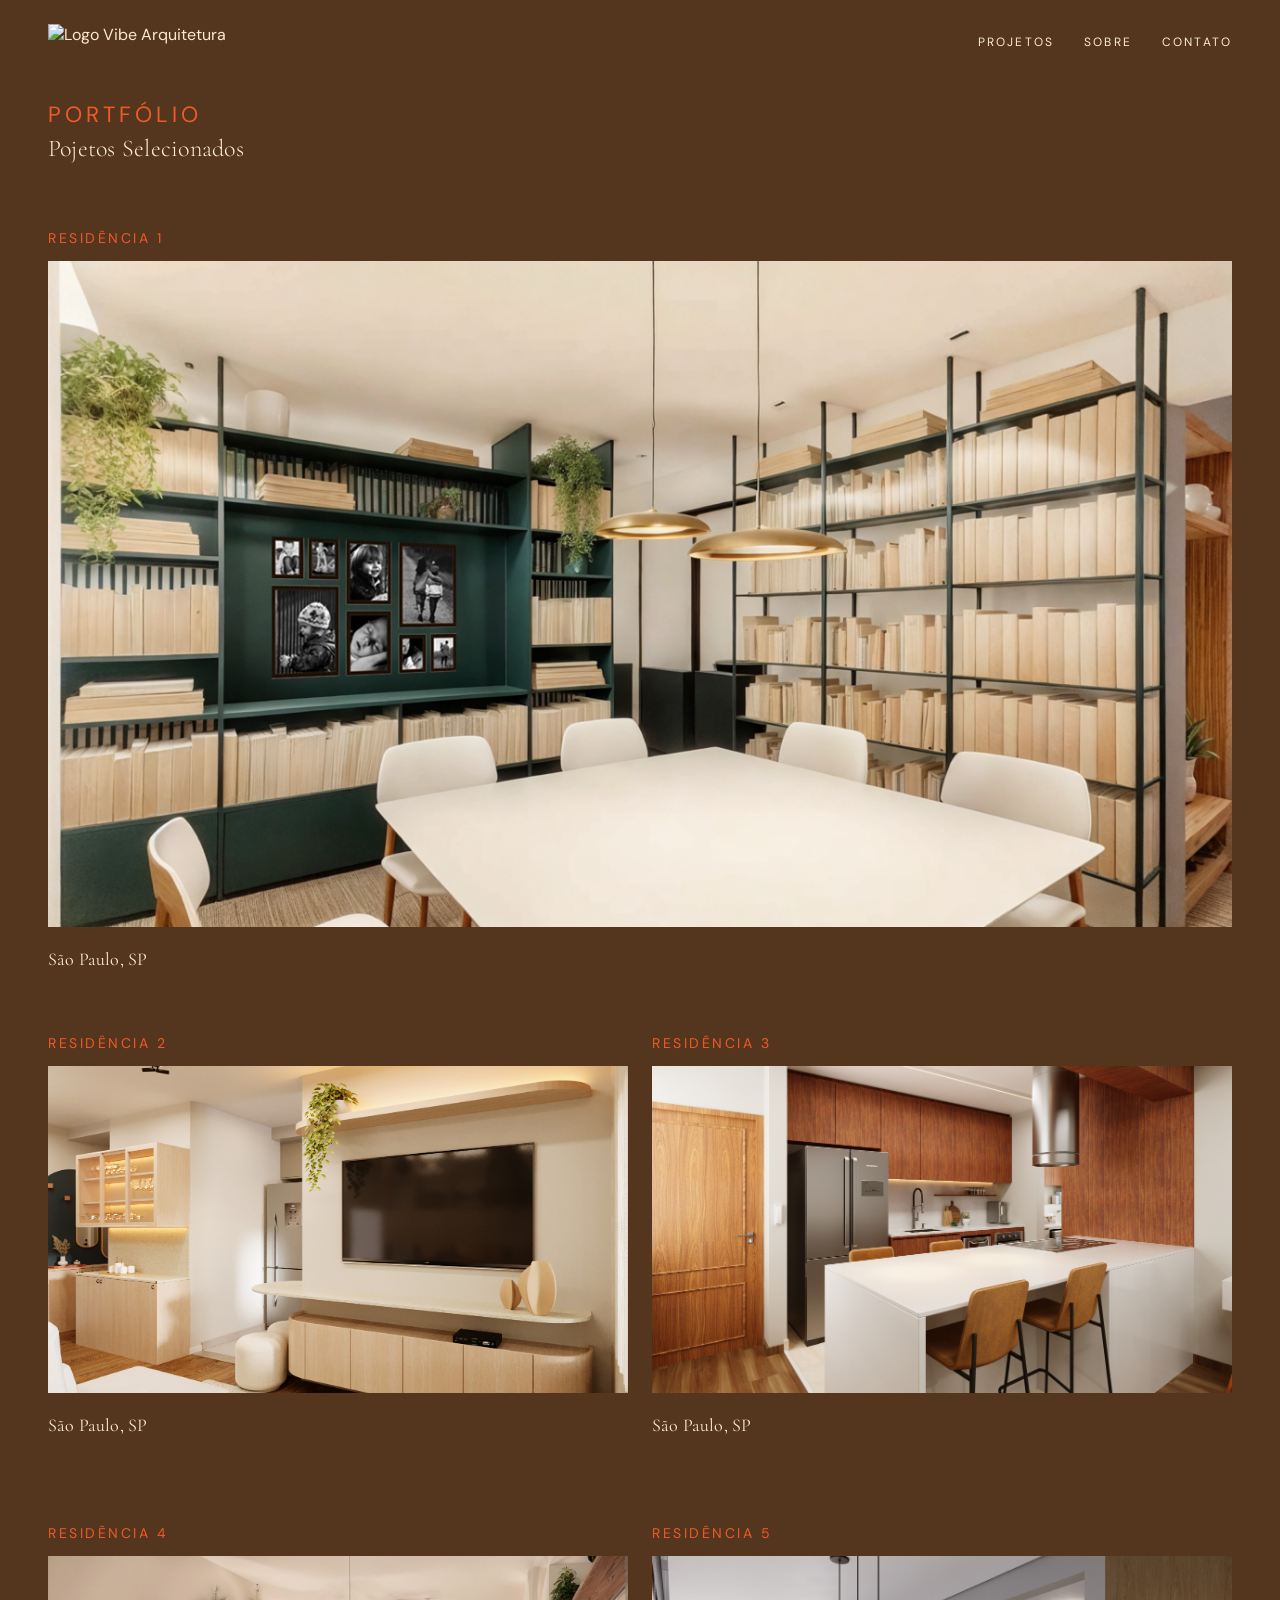
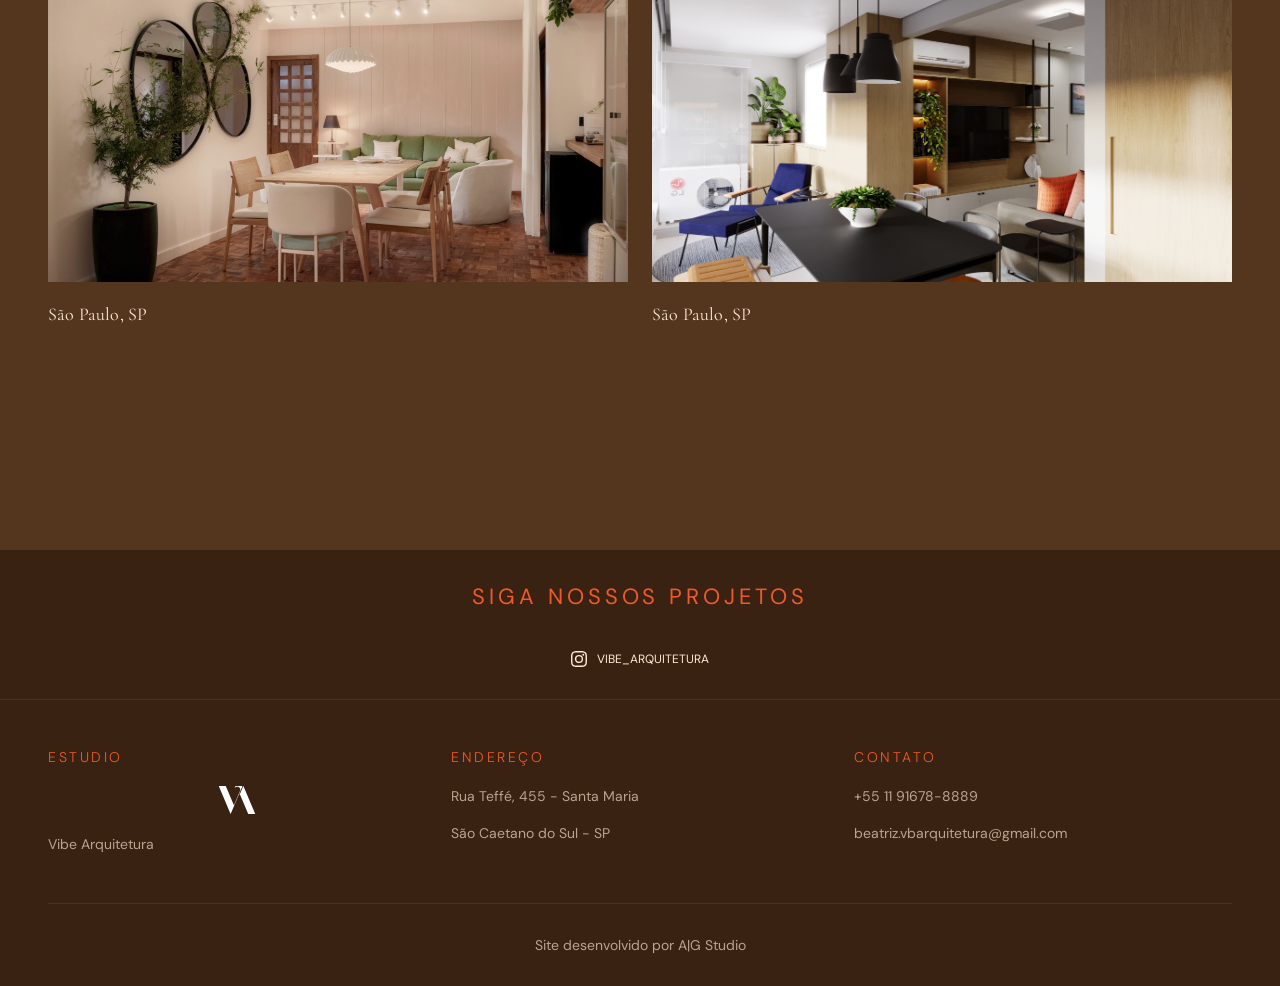
==== projects.html @ 718ff286 "projects page created and links updated." ====
<!DOCTYPE html>
<html lang="pt-br">
<head>
    <meta charset="UTF-8">
    <meta name="viewport" content="width=device-width, initial-scale=1.0">
    <link rel="stylesheet" href="style.css">
    <script src="js/main.js" defer></script>

    <link rel="preconnect" href="https://fonts.googleapis.com">
    <link rel="preconnect" href="https://fonts.gstatic.com" crossorigin>
    <link href="https://fonts.googleapis.com/css2?family=DM+Sans:ital,opsz,wght@0,9..40,100..1000;1,9..40,100..1000&family=Google+Sans:ital,opsz,wght@0,17..18,400..700;1,17..18,400..700&display=swap" rel="stylesheet">

    <link rel="preconnect" href="https://fonts.googleapis.com">
    <link rel="preconnect" href="https://fonts.gstatic.com" crossorigin>
    <link href="https://fonts.googleapis.com/css2?family=Cormorant+Garamond:ital,wght@0,300..700;1,300..700&family=DM+Sans:ital,opsz,wght@0,9..40,100..1000;1,9..40,100..1000&family=Google+Sans:ital,opsz,wght@0,17..18,400..700;1,17..18,400..700&display=swap" rel="stylesheet">
    
    <link rel="icon" type="image/png" href="">
    <title>Vibe Arquitetura</title>
</head>
<body>
        <header>
            <div class="container">
                <div id="logo">
                    <a href="index.html"><img src="../Vibe-Arquitetura/images/VIBE-LOGO-WHITE.svg" alt="Logo Vibe Arquitetura"></a>
                </div>
                <nav id="nav-menu">
                    <ul>
                        <li><a href="index.html#projects">PROJETOS</a></li>
                        <li><a href="index.html#about">SOBRE</a></li>
                        <li><a href="#contact">CONTATO</a></li>
                    </ul>
                </nav>
                <div id="burger" class="burger-menu">
                    <span></span>
                    <span></span>
                    <span></span>
                </div>
            </div>
        </header>
       
        <main>

            <section class="projects" id="projects">
                <div class="container">
                    <div class="title">
                            <h2>PORTFÓLIO</h2>
                            <p>Pojetos Selecionados</p>
                    </div>
                    <div class="projectcard">
                        <p class="label">Residência 1</p>
                            
                            <div class="imgcontainer">
                                <img src="images/projects/2.png" alt="">
                            </div>

                        <p class="location">São Paulo, SP</p>
                    </div>

                    <div class="otherprojects">
                        <div class="projectcard">
                            <p class="label">Residência 2</p>
                                
                                <div class="imgcontainer">
                                    <img src="images/projects/R17.jpg" alt="">
                                </div>

                            <p class="location">São Paulo, SP</p>
                        </div>
                        <div class="projectcard">
                            <p class="label">Residência 3</p>
                                
                                <div class="imgcontainer">
                                    <img src="images/projects/project3.jpg" alt="">
                                </div>

                            <p class="location">São Paulo, SP</p>
                        </div>
                        <div class="projectcard">
                            <p class="label">Residência 4</p>
                                
                                <div class="imgcontainer">
                                    <img src="images/projects/project4.png" alt="">
                                </div>

                            <p class="location">São Paulo, SP</p>
                        </div>
                        <div class="projectcard">
                            <p class="label">Residência 5</p>
                                
                                <div class="imgcontainer">
                                    <img src="images/projects/project5.jpg" alt="">
                                </div>

                            <p class="location">São Paulo, SP</p>
                        </div>
                    </div>

                </div>
               
            </section>

            

            <section class="social">
                    <div class="title">
                        <h2>siga nossos projetos</h2>
                    </div>
                    <div class="link">
                        <a href="https://www.instagram.com/vibe_arquitetura/" target="_blank" rel="noopener noreferrer">
                            <svg xmlns="http://www.w3.org/2000/svg" width="16" height="16" fill="currentColor" class="bi bi-instagram" viewBox="0 0 16 16">
                                <path d="M8 0C5.829 0 5.556.01 4.703.048 3.85.088 3.269.222 2.76.42a3.9 3.9 0 0 0-1.417.923A3.9 3.9 0 0 0 .42 2.76C.222 3.268.087 3.85.048 4.7.01 5.555 0 5.827 0 8.001c0 2.172.01 2.444.048 3.297.04.852.174 1.433.372 1.942.205.526.478.972.923 1.417.444.445.89.719 1.416.923.51.198 1.09.333 1.942.372C5.555 15.99 5.827 16 8 16s2.444-.01 3.298-.048c.851-.04 1.434-.174 1.943-.372a3.9 3.9 0 0 0 1.416-.923c.445-.445.718-.891.923-1.417.197-.509.332-1.09.372-1.942C15.99 10.445 16 10.173 16 8s-.01-2.445-.048-3.299c-.04-.851-.175-1.433-.372-1.941a3.9 3.9 0 0 0-.923-1.417A3.9 3.9 0 0 0 13.24.42c-.51-.198-1.092-.333-1.943-.372C10.443.01 10.172 0 7.998 0zm-.717 1.442h.718c2.136 0 2.389.007 3.232.046.78.035 1.204.166 1.486.275.373.145.64.319.92.599s.453.546.598.92c.11.281.24.705.275 1.485.039.843.047 1.096.047 3.231s-.008 2.389-.047 3.232c-.035.78-.166 1.203-.275 1.485a2.5 2.5 0 0 1-.599.919c-.28.28-.546.453-.92.598-.28.11-.704.24-1.485.276-.843.038-1.096.047-3.232.047s-2.39-.009-3.233-.047c-.78-.036-1.203-.166-1.485-.276a2.5 2.5 0 0 1-.92-.598 2.5 2.5 0 0 1-.6-.92c-.109-.281-.24-.705-.275-1.485-.038-.843-.046-1.096-.046-3.233s.008-2.388.046-3.231c.036-.78.166-1.204.276-1.486.145-.373.319-.64.599-.92s.546-.453.92-.598c.282-.11.705-.24 1.485-.276.738-.034 1.024-.044 2.515-.045zm4.988 1.328a.96.96 0 1 0 0 1.92.96.96 0 0 0 0-1.92m-4.27 1.122a4.109 4.109 0 1 0 0 8.217 4.109 4.109 0 0 0 0-8.217m0 1.441a2.667 2.667 0 1 1 0 5.334 2.667 2.667 0 0 1 0-5.334"/>
                            </svg>vibe_arquitetura</a>
                            <!-- <img src="images/Instagram_Glyph_White.svg" alt="instagram logo"> -->
                    </div>                
            </section>
        </main>
        <footer>
            <div class="container">
                <div class="contact">
                    <div class="contactcard">
                        <h2>Estudio</h2>
                        <img src="images/VIBE-LOGO-WHITE.svg" alt="logo Vibe Arquitetura">
                        <p>Vibe Arquitetura</p>
                    </div>
                    <div class="contactcard">
                        <adress>
                            <h2>Endereço</h2>
                            <p>Rua Teffé, 455 - Santa Maria</p><br>
                            <p>São Caetano do Sul - SP</p>
                        </address>
                    </div>

                    <div class="contactcard" id="contact">
                        <address class="contactcard">
                            <h2>Contato</h2>
                            <p><a href="tel:+5511916788889">+55 11 91678-8889</a></p><br>
                            <p><a href="mailto:beatriz.vbarquitetura@gmail.com">beatriz.vbarquitetura@gmail.com</a></p>
                        </address>
                    </div>
                </div>
                <div class="copyright">
                    <p>Site desenvolvido por A|G Studio</p>
                </div>

            </div>
        </footer>
</body>
</html>
---- style.css ----
/* *{
    box-sizing: border-box;
    outline: 3px solid limegreen !important;
} */

:root {
    --contact-gap: clamp(10px, 2vw, 32px);
}

* {
    box-sizing: border-box;
}

html{
    margin: 0;
    padding: 0;
    scroll-behavior: smooth;
}
body{
    margin: 0;
    padding: 0;
    width: 100%;
    font-family: DM Sans, Google Sans, sans-serif;
    background-color: rgb(84, 53, 30);
    overflow-x: hidden;
}
button{
    display: flex;
    justify-content: center;
    align-items: center;
    padding: clamp(8px, 2vw, 12px) clamp(20px, 4vw, 32px);
    background-color: transparent;
    border: 1px solid #F05A28;
    color: #FBEBD1;
    text-transform: uppercase;
    font-size: clamp(10px, 2vw, 13px);
    letter-spacing: .18em;
    font-weight: 400;
    cursor: pointer;
    transition: all 0.3s ease;
}
button:hover{
    background-color: #F05A28;
    color: #FBEBD1;
}
h1{
    color: #F05A28;
    text-transform: uppercase;
    font-family: dm sans, google sans, sans-serif;
    letter-spacing: .18em;
    font-weight: 400;
    font-size: clamp(16px, 4vw, 22px);
    margin: 0;
}
h2{
    color: #F05A28;
    text-transform: uppercase;
    font-family: dm sans, google sans, sans-serif;
    letter-spacing: .18em;
    font-weight: 400;
    font-size: clamp(16px, 4vw, 22px);
    margin: 0;
}
h3{
    color: #F05A28;
    text-transform: uppercase;
    font-family: dm sans, google sans, sans-serif;
    letter-spacing: .18em;
    font-weight: 400;
    font-size: clamp(14px, 3vw, 18px);
    margin: 0;
}
p{
    color: #FBEBD1;
}
a{
    text-decoration: none;
    color: #FBEBD1;
}

/* Header */

header{
    display: flex;
    justify-content: center;
    align-items: center;
    width: 100%;
    height: 84px;
    position: sticky;
    top: 0;
    z-index: 1000;
    margin-bottom: -84px;
}
header .container{
    max-width: 1440px;
    width: 100%;
    padding: 0 clamp(16px, 5vw, 48px);
    display: flex;
    justify-content: space-between;
    align-items: center;
}
#logo{
    display: flex;
    justify-content: center;
    align-items: center;
    flex-shrink: 0;
}
#logo img{
    height: clamp(24px, 4vw, 36px);
    width: auto;
    padding: 0;
}
#logo a{
    display: flex;
    justify-content: center;
    align-items: center;
}
nav#nav-menu {
    display: flex;
    align-items: center;
    gap: clamp(20px, 3vw, 50px);
    font-size: clamp(10px, 2vw, 12px);
    letter-spacing: .18em;
}
ul {
    display: flex;
    align-items: center;
    gap: clamp(15px, 3vw, 30px);
    list-style: none;
    padding: 0;
    margin: 0;
}
nav#nav-menu a {
    position: relative;
    transition: color 0.3s ease;
    white-space: nowrap;
}
nav#nav-menu a::after {
    content: "";
    position: absolute;
    left: 0;
    bottom: -4px;
    width: 0;
    height: 1px;
    background-color: #F05A28;
    transition: width 0.3s ease;
}
nav#nav-menu a:hover {
    color: #F05A28;
}
nav#nav-menu a:hover::after {
    width: 100%;
}

/* Mobile menu toggle */
#burger {
    display: none;
    flex-direction: column;
    justify-content: center;
    align-items: center;
    cursor: pointer;
    gap: 6px;
    background: none;
    border: none;
    padding: 8px;
    z-index: 1001;
}

#burger span {
    display: block;
    width: 25px;
    height: 2.5px;
    background-color: #FBEBD1;
    transition: all 0.3s ease;
    transform-origin: center;
}

#burger.active span:nth-child(1) {
    transform: translateY(10.5px) rotate(45deg);
}

#burger.active span:nth-child(2) {
    opacity: 0;
}

#burger.active span:nth-child(3) {
    transform: translateY(-10.5px) rotate(-45deg);
}

@media (max-width: 768px) {
    #burger {
        display: flex;
    }
    
    header.menu-open {
        background-color: rgb(58, 34, 19) !important;
        backdrop-filter: none;
    }
    
    nav#nav-menu {
        position: fixed;
        top: 84px;
        right: -100%;
        flex-direction: column;
        background-color: rgb(58, 34, 19);
        width: 100%;
        text-align: center;
        transition: right 0.3s ease;
        gap: 0;
        border-bottom: 1px solid rgba(240, 90, 40, 0.2);
        z-index: 999;
        display: none;
    }
    
    nav#nav-menu.active {
        right: 0;
        display: flex;
    }
    
    ul {
        flex-direction: column;
        width: 100%;
        gap: 0;
        padding: 0;
    }
    
    ul li {
        width: 100%;
        border-bottom: 1px solid rgba(240, 90, 40, 0.1);
    }
    
    ul li:last-child {
        border-bottom: none;
    }
    
    ul li a {
        display: block;
        padding: 16px 0;
        font-size: 14px;
    }
}

/* Hero */

.hero{
    display: flex;
    justify-content: center;
    align-items: center;
    width: 100%;
    height: 100vh;
    min-height: 400px;
    background-image: url(images/hero_interior-nVXbpgtLoFuGutAQoKcGFK.webp);
    background-size: cover;
    background-position: center;
}
.hero .container{
    display: flex;
    justify-content: center;
    align-items: center;
    width: 100%;
    padding: 0 clamp(16px, 5vw, 48px);
}
.hero img{
    height: clamp(80px, 15vw, 166px);
    width: auto;
}

/* About */

.about{
    display: flex;
    justify-content: center;
    align-items: center;
    background-color: #54351e;
    padding: clamp(50px, 10vw, 150px) clamp(16px, 5vw, 48px);
    flex-direction: column;
}
.about .container{
    max-width: 800px;
    width: 100%;
    text-align: center;
    padding: 0;
}
.about p{
    color: #FBEBD1;
    font-family: "Cormorant Garamond", serif;
    font-size: clamp(16px, 4vw, 24px);
    font-weight: 300;
    line-height: 1.65;
    letter-spacing: 0.01em;
    margin-bottom: 0;
}
.divider{
    display: flex;
    justify-content: center;
    width: 100%;
    margin-top: clamp(20px, 5vw, 40px);
}
.line{
    display: block;
    width: 40px;
    height: 2px;
    background-color: #F05A28;
}

/* Projects */

/* main */
.projects{
    display: flex;
    align-items: center;
    justify-content: center;
    padding: clamp(50px, 10vw, 100px) clamp(16px, 5vw, 48px);
    width: 100%;
}
.projects .container{
    display: flex;
    flex-direction: column;
    max-width: 1440px;
    width: 100%;
}
.projectcard{
    display: flex;
    flex-direction: column;
    width: 100%;
}
.imgcontainer{
    display: flex;
    justify-content: center;
    align-items: center;
    width: 100%;
    aspect-ratio: 16/9;
    overflow: hidden;
}
.imgcontainer img{
    object-fit: cover;
    width: 100%;
    height: 100%;
}
.label{
    color: #F05A28;
    text-transform: uppercase;
    font-family: dm sans, google sans, sans-serif;
    letter-spacing: .18em;
    font-weight: 400;
    font-size: clamp(12px, 2.5vw, 14px);
    margin-top: clamp(10px, 3vw, 20px);
}
.location{
    font-family: "Cormorant Garamond", serif;
    font-weight: 400;
    line-height: 1.65;
    letter-spacing: 0.01em;
    font-size: clamp(14px, 3vw, 18px);
    margin-bottom: clamp(20px, 5vw, 40px);
}

/* other projects */
.otherprojects{
    display: grid;
    grid-template-columns: repeat(2, 1fr);
    gap: clamp(12px, 3vw, 24px);
    width: 100%;
    margin-bottom: clamp(40px, 8vw, 80px);
}
.otherprojects .projectcard{
    display: flex;
    flex-direction: column;
    width: 100%;
}
.more{
    display: flex;
    justify-content: center;
    align-items: center;
    width: 100%;
}

/* Tablet: 2 columns adjusted */
@media (max-width: 1024px) {
    .otherprojects {
        grid-template-columns: repeat(2, 1fr);
    }
}

/* Mobile: 1 column */
@media (max-width: 768px) {
    .otherprojects {
        grid-template-columns: 1fr;
    }
    
    .imgcontainer {
        aspect-ratio: 4/3;
    }
}

/* Services */

.services{
    display: flex;
    justify-content: center;
    align-items: center;
    background-color: rgb(74, 46, 26);
    padding: clamp(50px, 10vw, 100px) clamp(16px, 5vw, 48px);
}
.services .container{
    display: flex;
    flex-direction: column;
    max-width: 1440px;
    width: 100%;
}
.title{
    margin-bottom: clamp(20px, 5vw, 40px);
}
.title h2 {
    font-size: clamp(18px, 4vw, 22px);
}
.title p{
    color: #FBEBD1;
    font-family: "Cormorant Garamond", serif;
    font-size: clamp(14px, 3vw, 24px);
    font-weight: 300;
    line-height: 1.65;
    letter-spacing: 0.01em;
    margin: 0;
}
.servicescontainer{
    display: grid;
    grid-template-columns: repeat(auto-fit, minmax(250px, 1fr));
    gap: clamp(20px, 3vw, 30px);
    width: 100%;
}
.servicecard p{
    color: #FBEBD1;
    font-family: "Cormorant Garamond", serif;
    font-size: clamp(16px, 3vw, 20px);
    font-weight: 300;
    line-height: 1.65;
    letter-spacing: 0.01em;
    margin: 0;
}
.services .divider{
    display: flex;
    justify-content: center;
    width: 100%;
    margin: clamp(20px, 5vw, 40px) 0;
}
.services .line{
    display: block;
    width: 100px;
    height: 2px;
    background-color: #F05A28;
}

@media (max-width: 768px) {
    .servicescontainer {
        grid-template-columns: 1fr;
    }
}


/* Contact Us */
.contactus{
    display: flex;
    flex-direction: column;
    justify-content: center;
    align-items: center;
    padding: clamp(50px, 10vw, 100px) clamp(16px, 5vw, 48px);
}
.contactus .container{
    display: flex;
    flex-direction: column;
    justify-content: center;
    align-items: center;
    max-width: 800px;
    width: 100%;
    text-align: center;
}
.contactus button{
    margin-top: clamp(20px, 5vw, 40px);
}
.contactus h2{
    color: #FBEBD1;
    font-family: "Cormorant Garamond", serif;
    font-weight: 500;
    letter-spacing: 0.1rem;
    font-size: clamp(18px, 4vw, 24px);
}
.contactus #em{
    color: #F05A28;
}


/* Social */

.social{
    display: flex;
    justify-content: center;
    align-items: center;
    flex-direction: column;
    width: 100%;
    background-color: rgb(58, 34, 19);
    padding: clamp(20px, 5vw, 32px) clamp(16px, 5vw, 48px);
}
.social h1{
    margin-bottom: clamp(10px, 3vw, 20px);
    text-transform: uppercase;
    font-size: clamp(14px, 3vw, 18px);
    letter-spacing: .18em;
    font-weight: 300;
}
.link a{
    display: flex;
    justify-content: center;
    align-items: center;
    gap: 10px;
    text-decoration: none;
    text-transform: uppercase;
    color: #FBEBD1;
    position: relative;
    transition: color 0.3s ease;
    font-size: clamp(10px, 2vw, 12px);
}
.link a::after{
    content: "";
    position: absolute;
    left: 0;
    bottom: -4px;
    width: 0;
    height: 1px;
    background-color: #F05A28;
    transition: width 0.3s ease;
}
.link a:hover{
    color: #F05A28;
}
.link a:hover::after{
    width: 100%;
}
.link img{
    height: clamp(12px, 2vw, 16px);
    width: auto;
}
/* Footer */

footer{
    display: flex;
    justify-content: center;
    background-color: rgb(58, 34, 19);
    border-top: 1px solid rgba(201, 104, 72, 0.18);
    width: 100%;
}
footer .container{
    max-width: 1440px;
    width: 100%;
    padding: 0 clamp(16px, 5vw, 48px);
}
.contact{
    display: grid;
    grid-template-columns: repeat(auto-fit, minmax(200px, 1fr));
    gap: var(--contact-gap);
    padding: clamp(32px, 8vw, 48px) 0;
    width: 100%;
}
.contactcard{
    display: flex;
    flex-direction: column;
    justify-content:flex-start;
    font-size: 12px;
}
.contactcard img{
    height: clamp(20px, 4vw, 28px);
    width: auto;
    margin: 0 0 clamp(12px, 3vw, 20px) 0;
}
.contactcard h2{
    font-style: normal;
    font-size: clamp(12px, 2.5vw, 14px);
    margin-top: 0;
    margin-bottom: clamp(12px, 3vw, 20px);
    text-transform: uppercase;
    letter-spacing: .18em;
    font-weight: 300;
}
.contactcard p{
    font-size: clamp(11px, 2vw, 14px);
    margin: 0;
    opacity: 0.65;
    line-height: 1.5;
}
.contactcard a{
    font-style: normal;  
}

/* copyright */

.copyright{
    display: flex;
    justify-content: center;
    align-items: center;
    width: 100%;
    padding: clamp(20px, 5vw, 32px) clamp(16px, 5vw, 48px);
    border-top: 1px solid rgba(201, 104, 72, 0.18);
}
.copyright p{
    font-size: clamp(11px, 2vw, 14px);
    margin: 0;
    opacity: 0.65;
    text-align: center;
}

@media (max-width: 768px) {
    .contact {
        grid-template-columns: 1fr;
    }
    
    footer .container {
        padding: 0 clamp(16px, 5vw, 24px);
    }
}
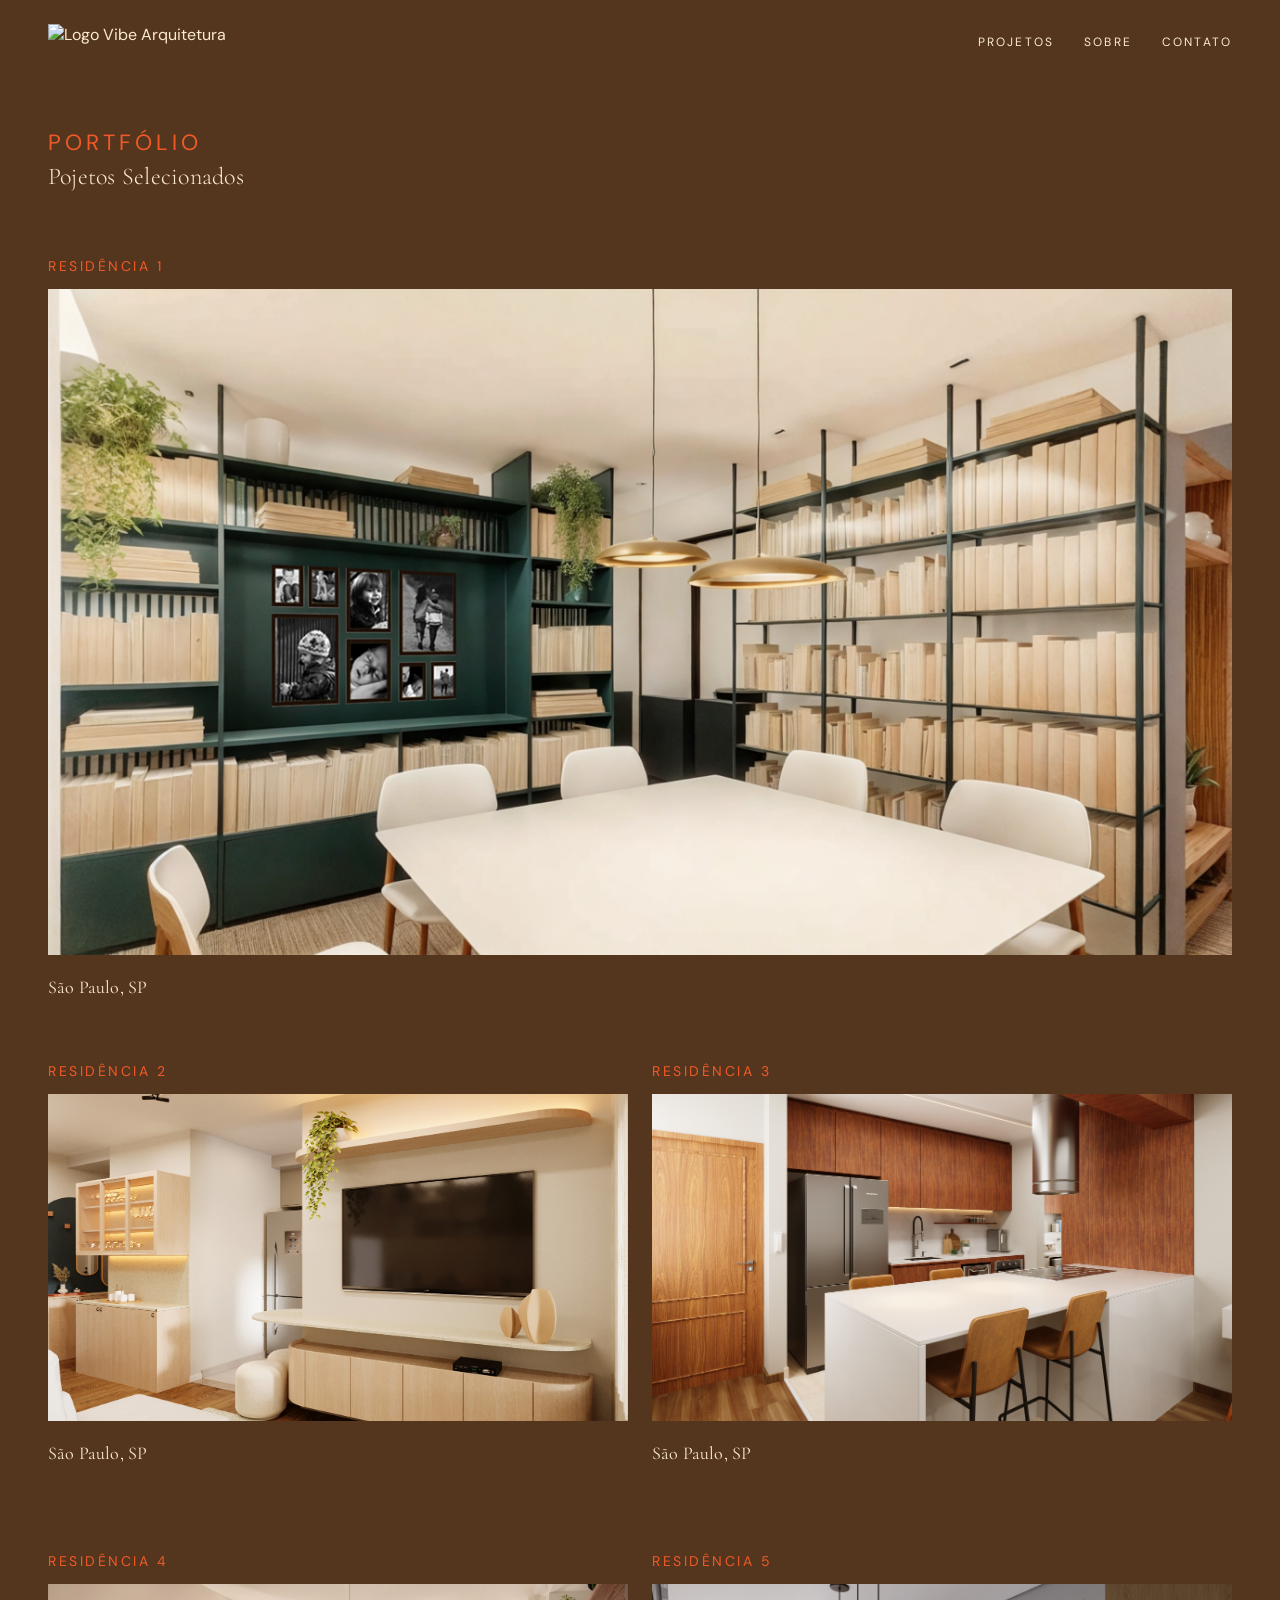
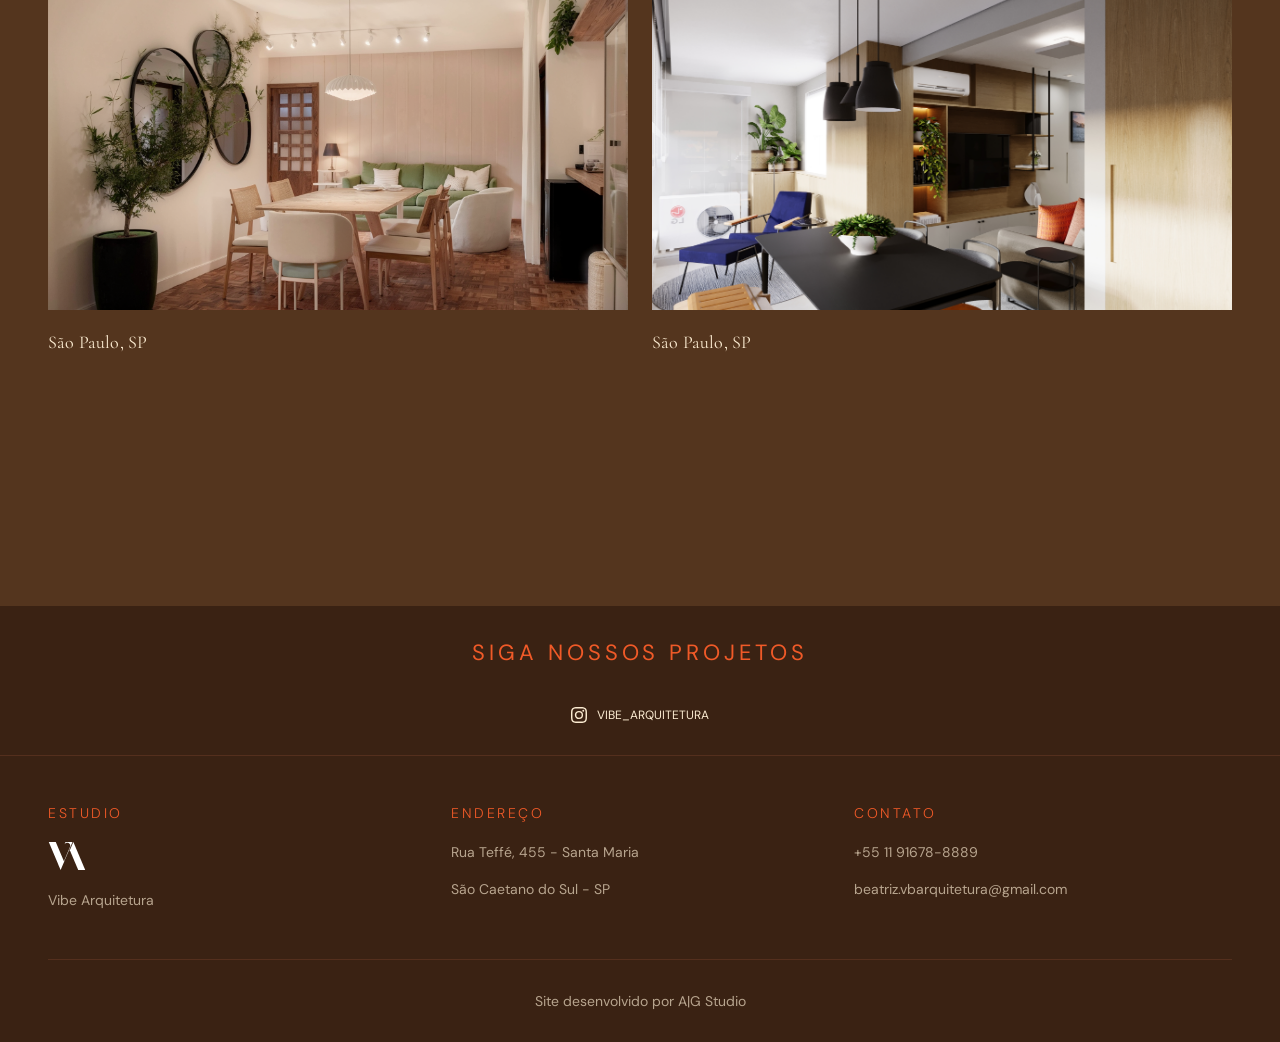
==== commit c621e306: "Changed a few links and ajusted padding on the projects page." ====
--- a/projects.html
+++ b/projects.html
@@ -25,7 +25,7 @@
                 </div>
                 <nav id="nav-menu">
                     <ul>
-                        <li><a href="index.html#projects">PROJETOS</a></li>
+                        <li><a href="#">PROJETOS</a></li>
                         <li><a href="index.html#about">SOBRE</a></li>
                         <li><a href="#contact">CONTATO</a></li>
                     </ul>
@@ -40,7 +40,7 @@
        
         <main>
 
-            <section class="projects" id="projects">
+            <section class="projectspage" id="projects">
                 <div class="container">
                     <div class="title">
                             <h2>PORTFÓLIO</h2>
--- a/style.css
+++ b/style.css
@@ -569,7 +569,7 @@
 }
 .contactcard img{
     height: clamp(20px, 4vw, 28px);
-    width: auto;
+    width: clamp(30px, 4vw, 38px);
     margin: 0 0 clamp(12px, 3vw, 20px) 0;
 }
 .contactcard h2{
@@ -616,4 +616,14 @@
     footer .container {
         padding: 0 clamp(16px, 5vw, 24px);
     }
+}
+
+/* PROJECTS PAGE */
+
+.projectspage{
+    display: flex;
+    align-items: center;
+    justify-content: center;
+    padding: clamp(100px, 10vw, 150px) clamp(16px, 5vw, 48px);
+    width: 100%;
 }
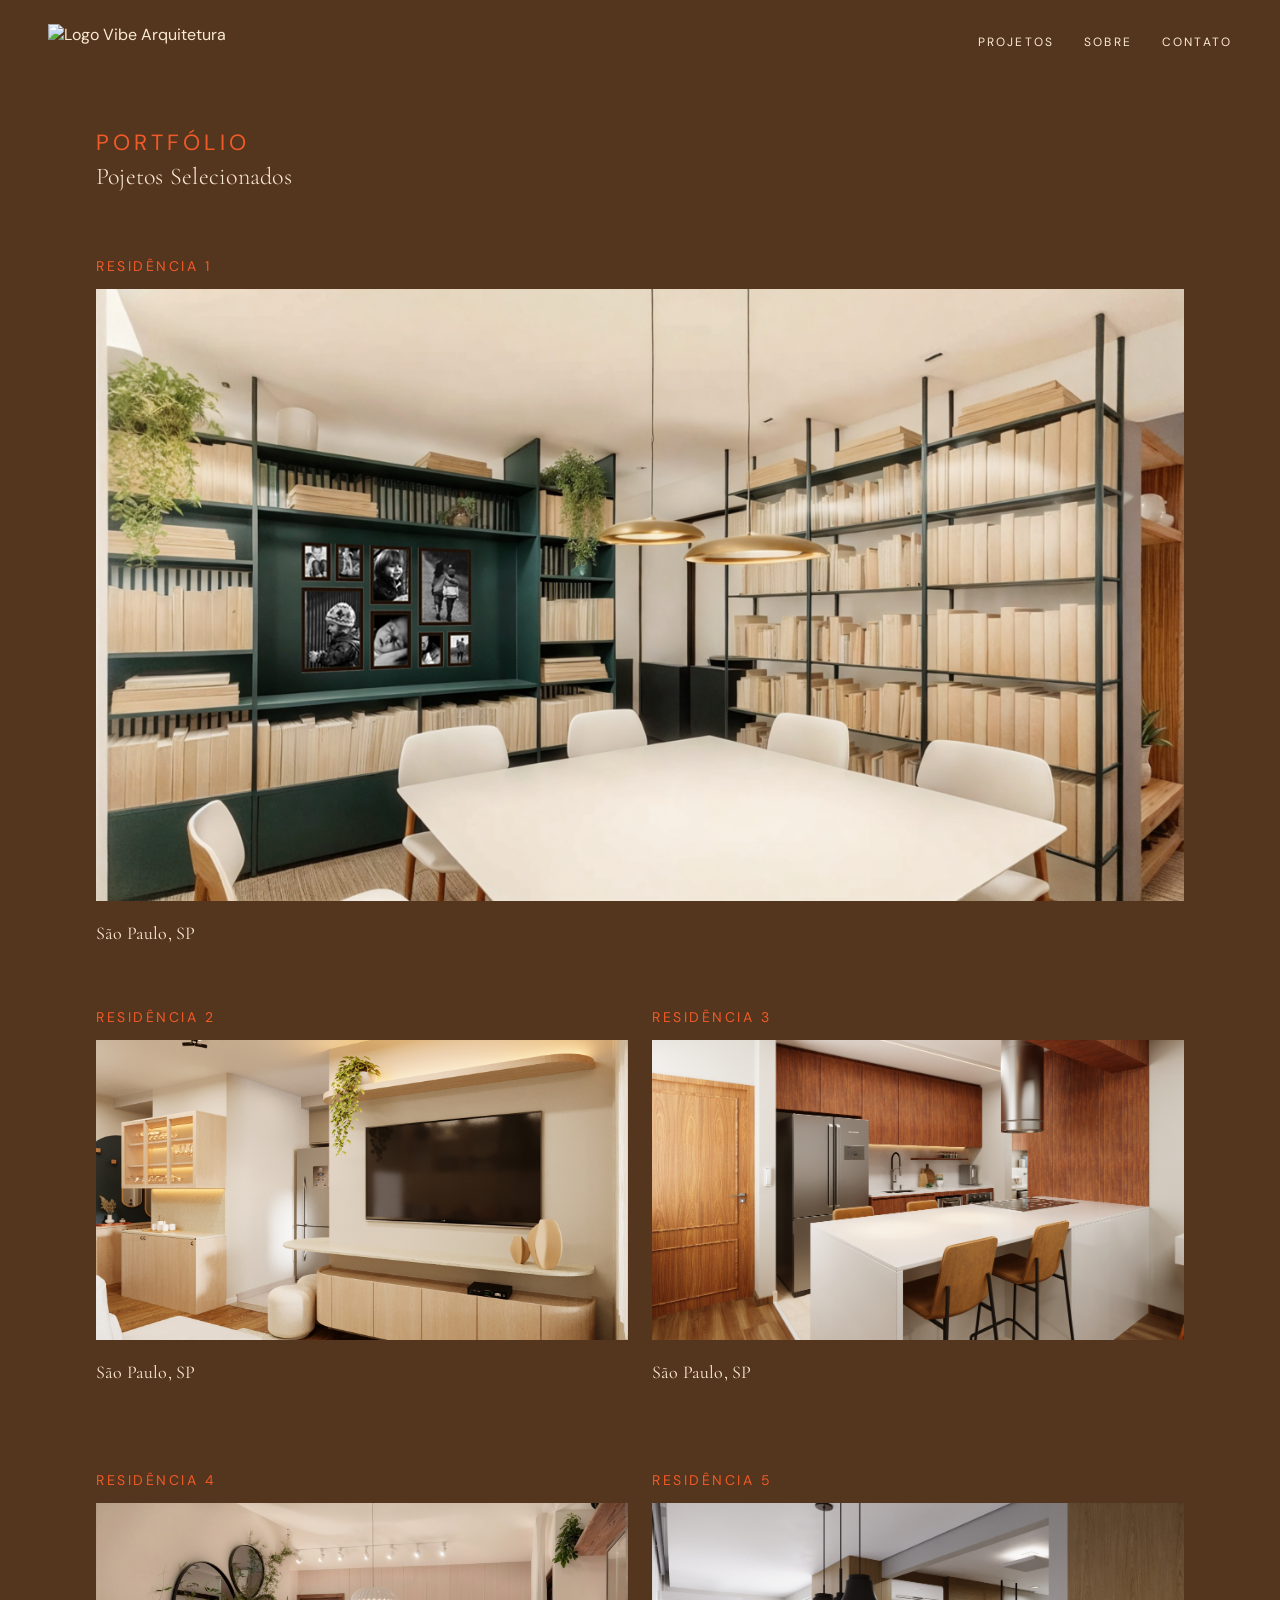
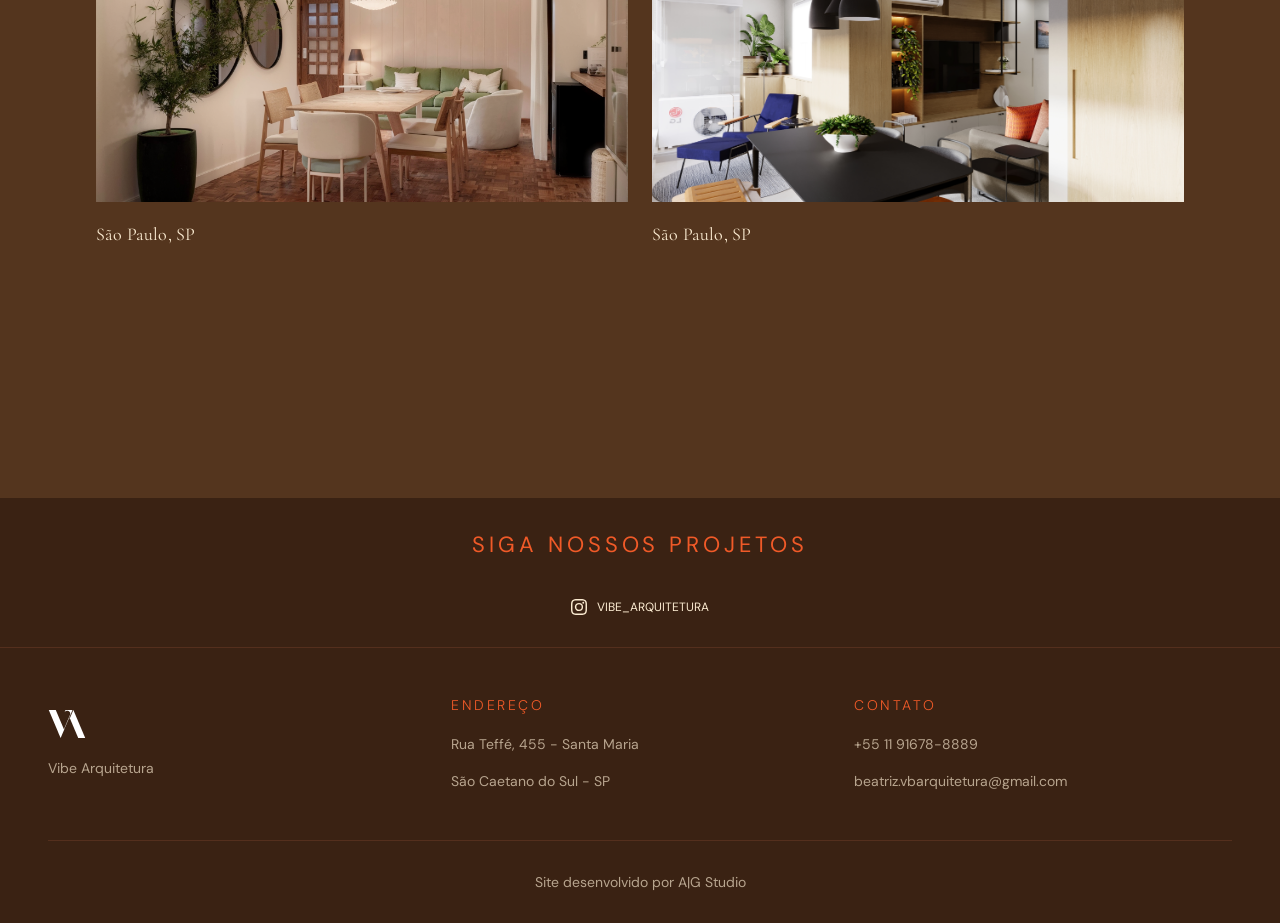
==== commit f6b142df: "Removed heading on top of the logo in the footer and added center alignment to the contact card." ====
--- a/projects.html
+++ b/projects.html
@@ -118,7 +118,6 @@
             <div class="container">
                 <div class="contact">
                     <div class="contactcard">
-                        <h2>Estudio</h2>
                         <img src="images/VIBE-LOGO-WHITE.svg" alt="logo Vibe Arquitetura">
                         <p>Vibe Arquitetura</p>
                     </div>
--- a/style.css
+++ b/style.css
@@ -272,7 +272,7 @@
     justify-content: center;
     align-items: center;
     background-color: #54351e;
-    padding: clamp(50px, 10vw, 150px) clamp(16px, 5vw, 48px);
+    padding: clamp(130px, 10vw, 150px) clamp(16px, 5vw, 48px);
     flex-direction: column;
 }
 .about .container{
@@ -318,6 +318,7 @@
     flex-direction: column;
     max-width: 1440px;
     width: 100%;
+    padding: 0  48px;
 }
 .projectcard{
     display: flex;
@@ -390,6 +391,9 @@
     
     .imgcontainer {
         aspect-ratio: 4/3;
+    }
+    .projects .container {
+        padding: 0;
     }
 }
 
@@ -564,7 +568,7 @@
 .contactcard{
     display: flex;
     flex-direction: column;
-    justify-content:flex-start;
+    justify-content: center;
     font-size: 12px;
 }
 .contactcard img{
@@ -626,4 +630,23 @@
     justify-content: center;
     padding: clamp(100px, 10vw, 150px) clamp(16px, 5vw, 48px);
     width: 100%;
-}+}
+.projectspage .container{
+    display: flex;
+    flex-direction: column;
+    max-width: 1440px;
+    width: 100%;
+    padding: 0 48px;
+}
+@media (max-width: 768px) {
+    .otherprojects {
+        grid-template-columns: 1fr;
+    }
+    
+    .imgcontainer {
+        aspect-ratio: 4/3;
+    }
+    .projectspage .container {
+        padding: 0;
+    }
+}
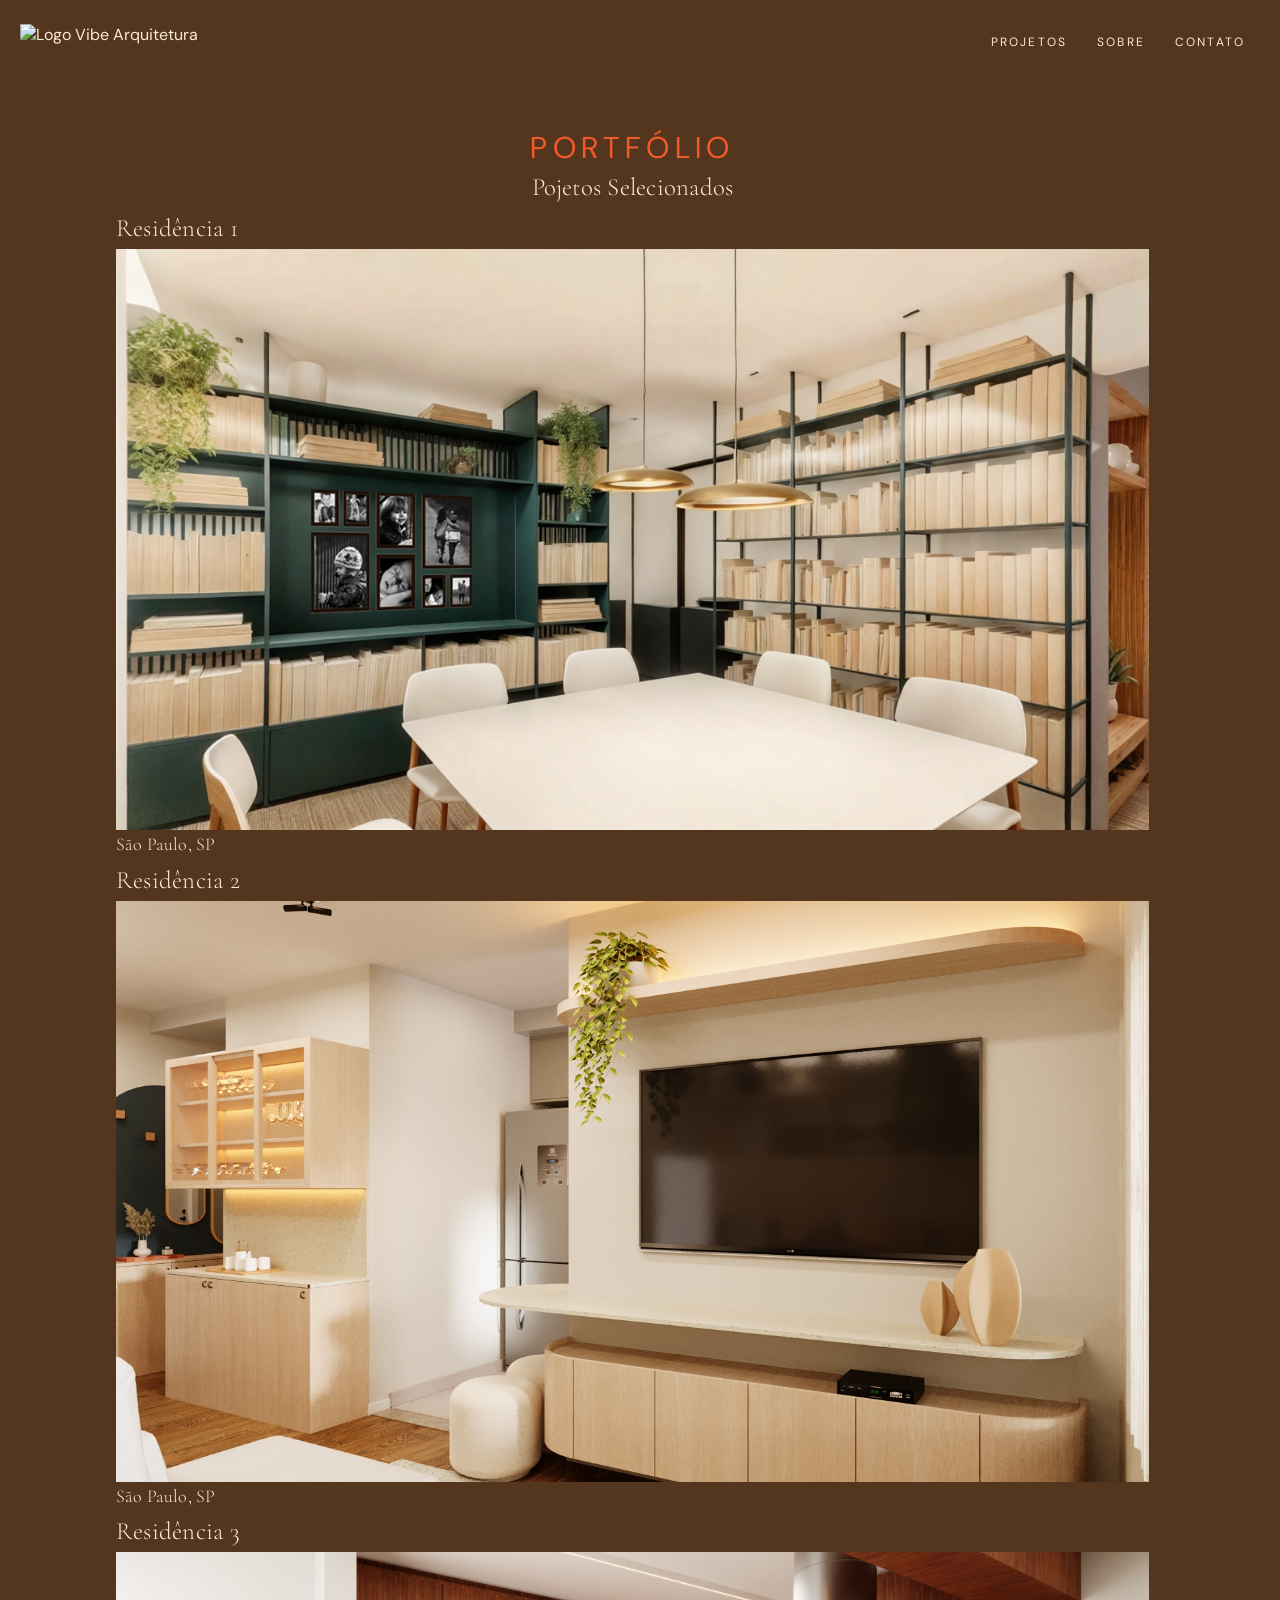
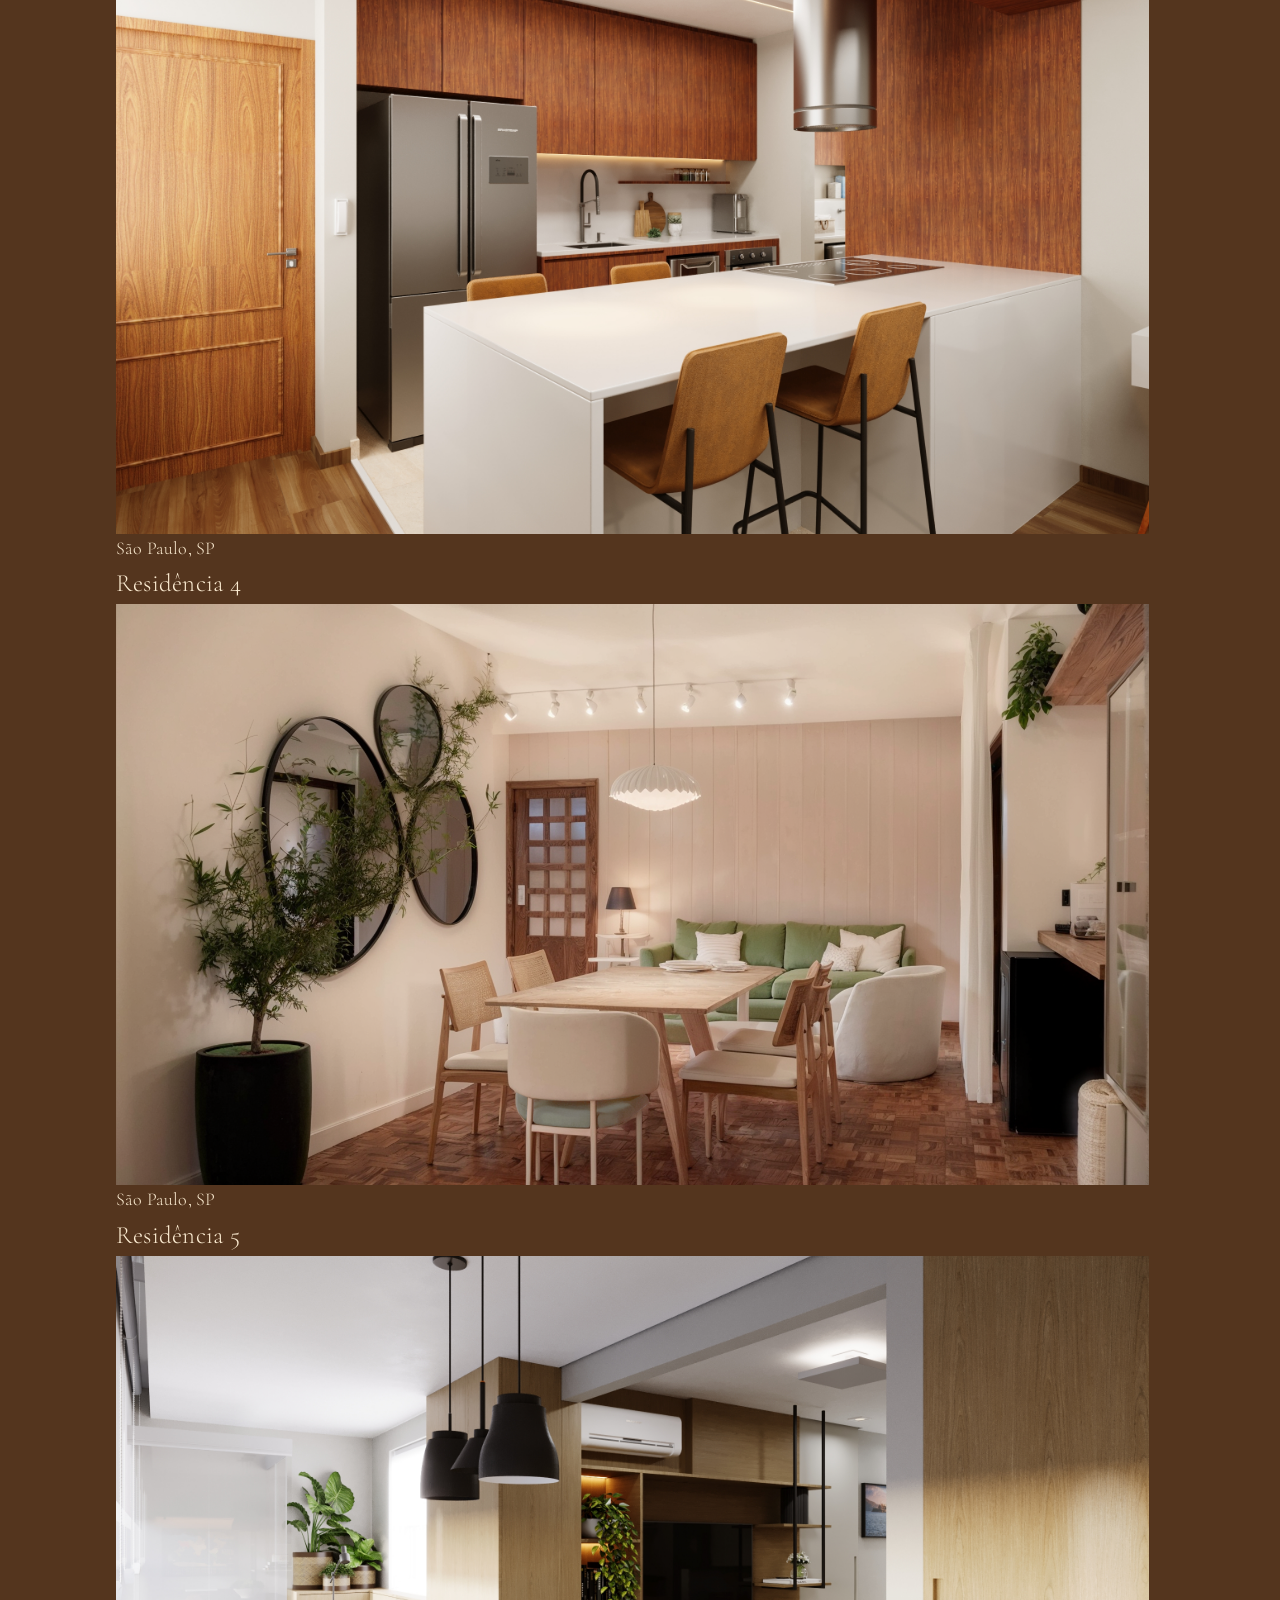
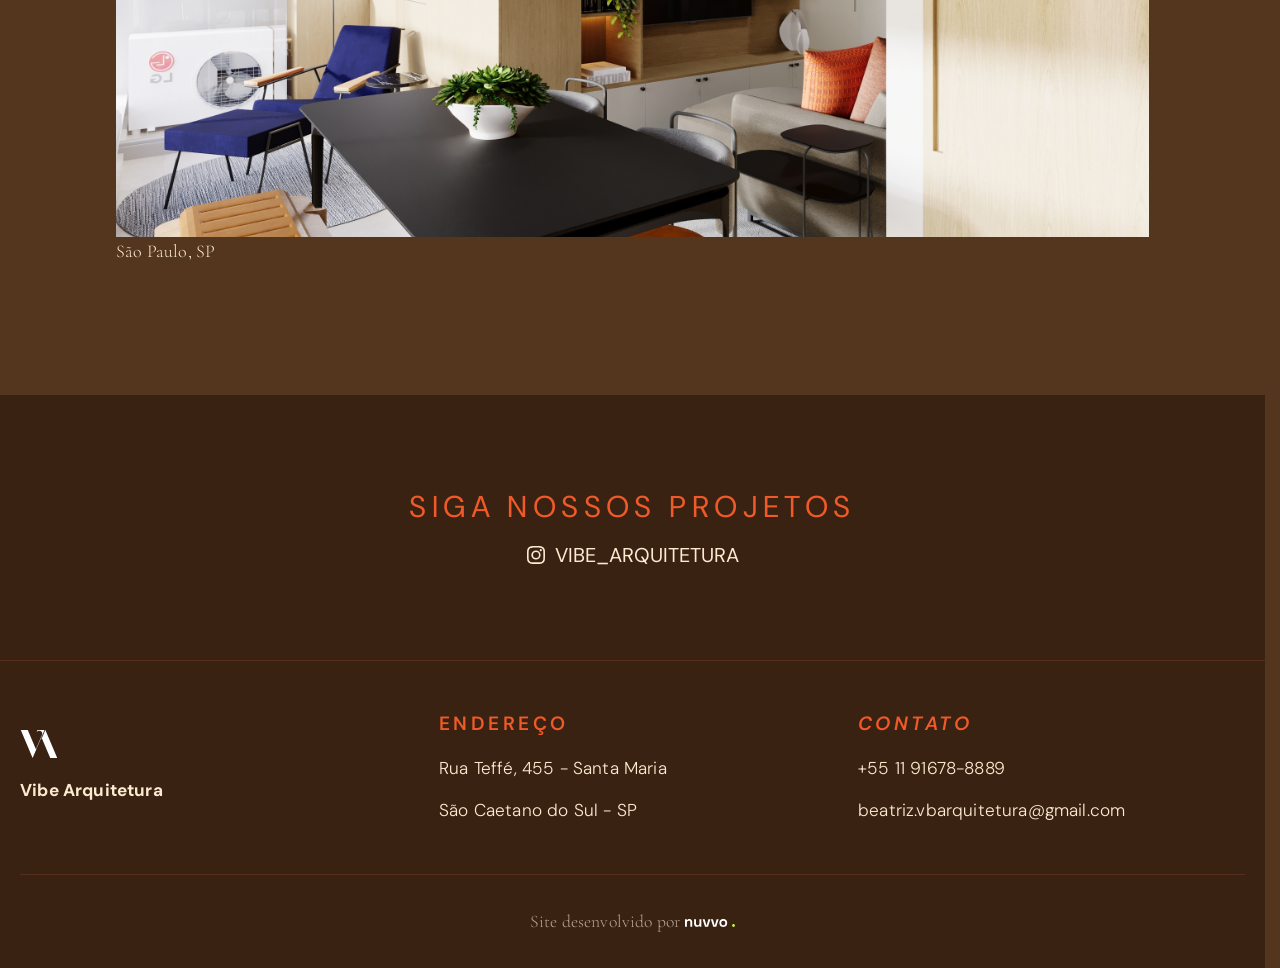
==== commit c66154e2: "few design fixes." ====
--- a/projects.html
+++ b/projects.html
@@ -3,7 +3,7 @@
 <head>
     <meta charset="UTF-8">
     <meta name="viewport" content="width=device-width, initial-scale=1.0">
-    <link rel="stylesheet" href="style.css">
+    <link rel="stylesheet" href="styles.css?v=1.1">
     <script src="js/main.js" defer></script>
 
     <link rel="preconnect" href="https://fonts.googleapis.com">
@@ -14,8 +14,8 @@
     <link rel="preconnect" href="https://fonts.gstatic.com" crossorigin>
     <link href="https://fonts.googleapis.com/css2?family=Cormorant+Garamond:ital,wght@0,300..700;1,300..700&family=DM+Sans:ital,opsz,wght@0,9..40,100..1000;1,9..40,100..1000&family=Google+Sans:ital,opsz,wght@0,17..18,400..700;1,17..18,400..700&display=swap" rel="stylesheet">
     
-    <link rel="icon" type="image/png" href="">
-    <title>Vibe Arquitetura</title>
+    <link rel="icon" type="image/svg" href="images/VIBE-LOGO-WHITE.svg">
+    <title>Vibe Arquitetura - Projetos</title>
 </head>
 <body>
         <header>
@@ -101,7 +101,10 @@
 
             
 
+            <!-- LINK TO INSTAGRAM -->
+
             <section class="social">
+                <div class="container">
                     <div class="title">
                         <h2>siga nossos projetos</h2>
                     </div>
@@ -109,17 +112,21 @@
                         <a href="https://www.instagram.com/vibe_arquitetura/" target="_blank" rel="noopener noreferrer">
                             <svg xmlns="http://www.w3.org/2000/svg" width="16" height="16" fill="currentColor" class="bi bi-instagram" viewBox="0 0 16 16">
                                 <path d="M8 0C5.829 0 5.556.01 4.703.048 3.85.088 3.269.222 2.76.42a3.9 3.9 0 0 0-1.417.923A3.9 3.9 0 0 0 .42 2.76C.222 3.268.087 3.85.048 4.7.01 5.555 0 5.827 0 8.001c0 2.172.01 2.444.048 3.297.04.852.174 1.433.372 1.942.205.526.478.972.923 1.417.444.445.89.719 1.416.923.51.198 1.09.333 1.942.372C5.555 15.99 5.827 16 8 16s2.444-.01 3.298-.048c.851-.04 1.434-.174 1.943-.372a3.9 3.9 0 0 0 1.416-.923c.445-.445.718-.891.923-1.417.197-.509.332-1.09.372-1.942C15.99 10.445 16 10.173 16 8s-.01-2.445-.048-3.299c-.04-.851-.175-1.433-.372-1.941a3.9 3.9 0 0 0-.923-1.417A3.9 3.9 0 0 0 13.24.42c-.51-.198-1.092-.333-1.943-.372C10.443.01 10.172 0 7.998 0zm-.717 1.442h.718c2.136 0 2.389.007 3.232.046.78.035 1.204.166 1.486.275.373.145.64.319.92.599s.453.546.598.92c.11.281.24.705.275 1.485.039.843.047 1.096.047 3.231s-.008 2.389-.047 3.232c-.035.78-.166 1.203-.275 1.485a2.5 2.5 0 0 1-.599.919c-.28.28-.546.453-.92.598-.28.11-.704.24-1.485.276-.843.038-1.096.047-3.232.047s-2.39-.009-3.233-.047c-.78-.036-1.203-.166-1.485-.276a2.5 2.5 0 0 1-.92-.598 2.5 2.5 0 0 1-.6-.92c-.109-.281-.24-.705-.275-1.485-.038-.843-.046-1.096-.046-3.233s.008-2.388.046-3.231c.036-.78.166-1.204.276-1.486.145-.373.319-.64.599-.92s.546-.453.92-.598c.282-.11.705-.24 1.485-.276.738-.034 1.024-.044 2.515-.045zm4.988 1.328a.96.96 0 1 0 0 1.92.96.96 0 0 0 0-1.92m-4.27 1.122a4.109 4.109 0 1 0 0 8.217 4.109 4.109 0 0 0 0-8.217m0 1.441a2.667 2.667 0 1 1 0 5.334 2.667 2.667 0 0 1 0-5.334"/>
-                            </svg>vibe_arquitetura</a>
-                            <!-- <img src="images/Instagram_Glyph_White.svg" alt="instagram logo"> -->
-                    </div>                
+                            </svg>vibe_arquitetura
+                        </a>
+                    </div>   
+                </div>             
             </section>
         </main>
+        
+        <!-- FOOTER -->
+
         <footer>
             <div class="container">
                 <div class="contact">
-                    <div class="contactcard">
+                    <div class="contactcard">                        
                         <img src="images/VIBE-LOGO-WHITE.svg" alt="logo Vibe Arquitetura">
-                        <p>Vibe Arquitetura</p>
+                        <p id="font-weight">Vibe Arquitetura</p>
                     </div>
                     <div class="contactcard">
                         <adress>
@@ -138,7 +145,10 @@
                     </div>
                 </div>
                 <div class="copyright">
-                    <p>Site desenvolvido por A|G Studio</p>
+                    <p>Site desenvolvido por </p>
+                    <a href="https://www.thenuvvo.com/" target="_blank" rel="noopener">
+                        <img src="images/nuvvologo.svg" alt="nuvvo logo" class="nuvvo">
+                    </a>
                 </div>
 
             </div>
--- a/styles.css
+++ b/styles.css
@@ -0,0 +1,567 @@
+/* *{
+    box-sizing: border-box;
+    outline: 3px solid limegreen !important;
+} */
+
+:root {
+    --background-color-darkbrown: rgb(58, 34, 19);
+    --background-color-lightbrown: rgb(84, 53, 30);
+    --background-color-mediumbrown: rgb(74, 46, 26);
+    --contact-gap: clamp(10px, 2vw, 32px);
+}
+
+*, *::after, *::before{
+    box-sizing: border-box;
+}
+
+html{
+    margin: 0;
+    padding: 0;
+    scroll-behavior: smooth;
+    scrollbar-gutter: stable;
+}
+body{
+    margin: 0;
+    padding: 0;
+    width: 100%;
+    font-family: DM Sans, Google Sans, sans-serif;
+    background-color: rgb(84, 53, 30);
+    overflow-x: hidden;
+}
+section{
+    display: flex;
+    justify-content: center;
+    align-items: center;
+    width: 100%;
+}
+button{
+    display: flex;
+    justify-content: center;
+    align-items: center;
+    padding: clamp(8px, 2vw, 12px) clamp(20px, 4vw, 32px);
+    background-color: transparent;
+    border: 1px solid #F05A28;
+    color: #FBEBD1;
+    text-transform: uppercase;
+    font-size: clamp(10px, 2vw, 13px);
+    letter-spacing: .18em;
+    font-weight: 400;
+    cursor: pointer;
+    transition: all 0.3s ease;
+}
+button:hover{
+    background-color: #F05A28;
+    color: #FBEBD1;
+}
+:where(h1, h2, h3, h4, h5, h6, p){
+    margin: 0;
+    padding: 0;
+}
+:where(h1, h2, h3, h4, h5, h6){
+    color: #F05A28;
+    text-transform: uppercase;
+    font-family: dm sans, google sans, sans-serif;
+    letter-spacing: .18em;
+    font-weight: 400;
+}
+h1{
+    font-size: clamp(1.375rem, 0.929rem + 1.19vw, 2rem);
+    margin-bottom: 1rem;
+}
+h2{
+    font-size: clamp(1.375rem, 0.929rem + 1.19vw, 2rem);
+}
+h3{
+    font-size: clamp(1.125rem, 0.946rem + 0.476vw, 1.375rem);
+}
+p{
+    font-family: "Cormorant Garamond", serif;
+    color: #FBEBD1;
+    font-weight: 300;
+    line-height: 1.65;
+    letter-spacing: 0.01em;
+    margin-bottom: 0;
+    font-size: clamp(1.25rem, 0.982rem + 0.714vw, 1.625rem);
+}
+a{
+    text-decoration: none;
+    color: #FBEBD1;
+}
+.container{
+    display: grid;
+    max-width: 1440px;
+    width: 100%;
+    padding: clamp(3.125rem, 1.795rem + 4.95vw, 6.25rem) 0;
+    margin: 0 20px;
+}
+
+/* Header */
+
+header{
+    display: flex;
+    justify-content: center;
+    align-items: center;
+    width: 100%;
+    height: 84px;
+    position: sticky;
+    top: 0;
+    z-index: 1000;
+    margin-bottom: -84px;
+}
+header .container{
+    padding: 0;
+    display: flex;
+    justify-content: space-between;
+    align-items: center;
+}
+#logo{
+    display: flex;
+    justify-content: center;
+    align-items: center;
+    flex-shrink: 0;
+}
+#logo img{
+    height: clamp(24px, 4vw, 36px);
+    width: auto;
+    padding: 0;
+}
+#logo a{
+    display: flex;
+    justify-content: center;
+    align-items: center;
+}
+nav#nav-menu {
+    display: flex;
+    align-items: center;
+    gap: clamp(20px, 3vw, 50px);
+    font-size: clamp(10px, 2vw, 12px);
+    letter-spacing: .18em;
+}
+ul {
+    display: flex;
+    align-items: center;
+    gap: clamp(15px, 3vw, 30px);
+    list-style: none;
+    padding: 0;
+    margin: 0;
+}
+nav#nav-menu a {
+    position: relative;
+    transition: color 0.3s ease;
+    white-space: nowrap;
+}
+nav#nav-menu a::after {
+    content: "";
+    position: absolute;
+    left: 0;
+    bottom: -4px;
+    width: 0;
+    height: 1px;
+    background-color: #F05A28;
+    transition: width 0.3s ease;
+}
+nav#nav-menu a:hover {
+    color: #F05A28;
+}
+nav#nav-menu a:hover::after {
+    width: 100%;
+}
+
+/* Mobile menu toggle */
+#burger {
+    display: none;
+    flex-direction: column;
+    justify-content: center;
+    align-items: center;
+    cursor: pointer;
+    gap: 6px;
+    background: none;
+    border: none;
+    padding: 8px;
+    z-index: 1001;
+}
+
+#burger span {
+    display: block;
+    width: 25px;
+    height: 2.5px;
+    background-color: #FBEBD1;
+    transition: all 0.3s ease;
+    transform-origin: center;
+}
+
+#burger.active span:nth-child(1) {
+    transform: translateY(10.5px) rotate(45deg);
+}
+
+#burger.active span:nth-child(2) {
+    opacity: 0;
+}
+
+#burger.active span:nth-child(3) {
+    transform: translateY(-10.5px) rotate(-45deg);
+}
+
+@media (max-width: 768px) {
+    #burger {
+        display: flex;
+    }
+    
+    header.menu-open {
+        background-color: rgb(58, 34, 19) !important;
+        backdrop-filter: none;
+    }
+    
+    nav#nav-menu {
+        position: fixed;
+        top: 84px;
+        right: -100%;
+        flex-direction: column;
+        background-color: rgb(58, 34, 19);
+        width: 100%;
+        text-align: center;
+        transition: right 0.3s ease;
+        gap: 0;
+        border-bottom: 1px solid rgba(240, 90, 40, 0.2);
+        z-index: 999;
+        display: none;
+    }
+    
+    nav#nav-menu.active {
+        right: 0;
+        display: flex;
+    }
+    
+    ul {
+        flex-direction: column;
+        width: 100%;
+        gap: 0;
+        padding: 0;
+    }
+    
+    ul li {
+        width: 100%;
+        border-bottom: 1px solid rgba(240, 90, 40, 0.1);
+    }
+    
+    ul li:last-child {
+        border-bottom: none;
+    }
+    
+    ul li a {
+        display: block;
+        padding: 16px 0;
+        font-size: 14px;
+    }
+}
+
+/* Hero */
+
+.hero{
+    height: 100vh;
+    min-height: 400px;
+    background-image: url(images/hero_interior-nVXbpgtLoFuGutAQoKcGFK.webp);
+    background-size: cover;
+    background-position: center;
+}
+.hero .container{
+    display: flex;
+    justify-content: center;
+    align-items: center;
+}
+.hero img{
+    height: clamp(80px, 15vw, 166px);
+    width: auto;
+}
+
+/* About */
+
+.about{
+    background-color: #54351e;
+}
+.about .container{
+    text-align: center;
+}
+.about p{
+    text-align: left; 
+}
+.divider{
+    display: flex;
+    justify-content: center;
+    width: 100%;
+    margin-top: clamp(20px, 5vw, 40px);
+}
+.line{
+    display: block;
+    width: 40px;
+    height: 2px;
+    background-color: #F05A28;
+}
+
+/* Projects */
+
+/* main */
+.projects .container{
+    gap: clamp(2rem, 1.196rem + 2.143vw, 3.125rem);
+}
+.projects-container{
+    display: grid;
+    gap: 2rem;
+    padding: 0 20px;
+}
+.projectcard{
+    display: flex;
+    flex-direction: column;
+    width: 100%;
+}
+.projectcard h3{
+    margin-bottom: 1rem;
+}
+.imgcontainer{
+    display: flex;
+    justify-content: center;
+    align-items: center;
+    width: 100%;
+    aspect-ratio: 16/9;
+    overflow: hidden;
+}
+.imgcontainer img{
+    object-fit: cover;
+    width: 100%;
+    height: 100%;
+}
+.location{
+    font-size: clamp(14px, 3vw, 18px);
+}
+.more{
+    display: flex;
+    justify-content: center;
+}
+
+
+/* Tablet: 2 columns adjusted */
+@media (max-width: 1024px) {
+    
+}
+
+
+@media (min-width: 768px) {
+    .projects-container{
+        grid-template-columns: 1fr 1fr;
+    }
+    .projectcard-span{
+        grid-column: span 2;
+    }
+}
+
+/* Services */
+
+.services{
+    background-color: rgb(74, 46, 26);
+}
+.services .container{
+    gap: 3.125rem;
+}
+.servicescontainer{
+    display: grid;
+    gap: 2rem;
+}
+.servicecard h3{
+    margin-bottom: 1rem;
+}
+.services .divider{
+    display: flex;
+    justify-content: center;
+    width: 100%;
+    margin: clamp(20px, 5vw, 40px) 0;
+}
+.services .line{
+    display: block;
+    width: 100px;
+    height: 2px;
+    background-color: #F05A28;
+}
+
+@media (min-width: 768px) {
+    .servicescontainer {
+        grid-template-columns: 1fr 1fr;
+        gap: 3.125rem 2rem;
+    }
+    .servicecar-span{
+        grid-column: span 2;
+    }
+}
+
+
+/* Contact Us */
+
+.contactus .container{
+    display: flex;
+    flex-direction: column;
+    justify-content: center;
+    align-items: center;
+    max-width: 800px;
+    width: 100%;
+    text-align: center;
+}
+.contactus button{
+    margin-top: clamp(20px, 5vw, 40px);
+}
+.contactus h2{
+    color: #FBEBD1;
+    font-weight: 500;
+    letter-spacing: 0.1rem;
+}
+.contactus #em{
+    color: #F05A28;
+    font-family: "Cormorant Garamond", serif;
+    font-weight: 800;
+}
+
+
+/* Social */
+
+.social{
+    background-color: rgb(58, 34, 19);
+}
+.social .container{
+    gap: 1rem;
+}
+.title{
+    text-align: center;
+}
+.link a{
+    display: flex;
+    justify-content: center;
+    align-items: center;
+    gap: 10px;
+    text-decoration: none;
+    text-transform: uppercase;
+    color: #FBEBD1;
+    position: relative;
+    transition: color 0.3s ease;
+    font-size: clamp(16px, 2vw, 20px);
+}
+.link a::after{
+    content: "";
+    position: absolute;
+    left: 0;
+    bottom: -4px;
+    width: 0;
+    height: 1px;
+    background-color: #F05A28;
+    transition: width 0.3s ease;
+}
+.link a:hover{
+    color: #F05A28;
+}
+.link svg{
+    height: clamp(16px, 2vw, 18px);
+    width: auto;
+}
+/* Footer */
+
+footer{
+    display: flex;
+    justify-content: center;
+    background-color: rgb(58, 34, 19);
+    border-top: 1px solid rgba(201, 104, 72, 0.18);
+    width: 100%;
+}
+footer .container{
+    gap: 3.125rem;
+    padding: 3.125rem 0 2rem 0;
+}
+.contact{
+    display: grid;
+    gap: 2rem;
+    /* width: 100%; */
+}
+.contactcard{
+    display: flex;
+    flex-direction: column;
+    justify-content: center;
+    font-size: 12px;
+}
+.contactcard img{
+    height: clamp(20px, 4vw, 28px);
+    width: clamp(30px, 4vw, 38px);
+    margin: 0 0 clamp(12px, 3vw, 20px) 0;
+}
+#font-weight{
+    font-weight: 700;
+}
+.contactcard h2{
+    font-size: clamp(1rem, 0.821rem + 0.476vw, 1.25rem);
+    margin-top: 0;
+    margin-bottom: clamp(12px, 3vw, 20px);
+    text-transform: uppercase;
+    letter-spacing: .18em;
+    font-weight: 600;
+}
+.contactcard p{
+    font-family: dm sans, google sans, sans-serif;
+    font-size: clamp(0.875rem, 0.696rem + 0.476vw, 1.125rem);
+    margin: 0;
+    line-height: 1.5;
+}
+.contactcard a{
+    font-style: normal;  
+}
+
+/* copyright */
+
+.copyright{
+    display: flex;
+    justify-content: center;
+    align-items: center;
+    width: 100%;
+    padding: 2rem 0 0 0;
+    border-top: 1px solid rgba(201, 104, 72, 0.18);
+    gap: 5px;
+}
+.copyright p{
+    font-size: clamp(1rem, 0.911rem + 0.238vw, 1.125rem);
+    margin: 0;
+    opacity: 0.65;
+    text-align: center;
+}
+.nuvvo{
+    height: 8px;
+    width: auto;
+}
+
+@media (min-width: 768px) {
+    .contact {
+        grid-template-columns: repeat(3, 1fr);
+    }
+}
+
+/* PROJECTS PAGE */
+
+.projectspage{
+    display: flex;
+    align-items: center;
+    justify-content: center;
+    padding: clamp(100px, 10vw, 150px) clamp(16px, 5vw, 48px);
+    width: 100%;
+}
+.projectspage .container{
+    display: flex;
+    flex-direction: column;
+    max-width: 1440px;
+    width: 100%;
+    padding: 0 48px;
+}
+@media (max-width: 768px) {
+    .otherprojects {
+        grid-template-columns: 1fr;
+    }
+    
+    .imgcontainer {
+        aspect-ratio: 4/3;
+    }
+    .projectspage .container {
+        padding: 0;
+    }
+}
